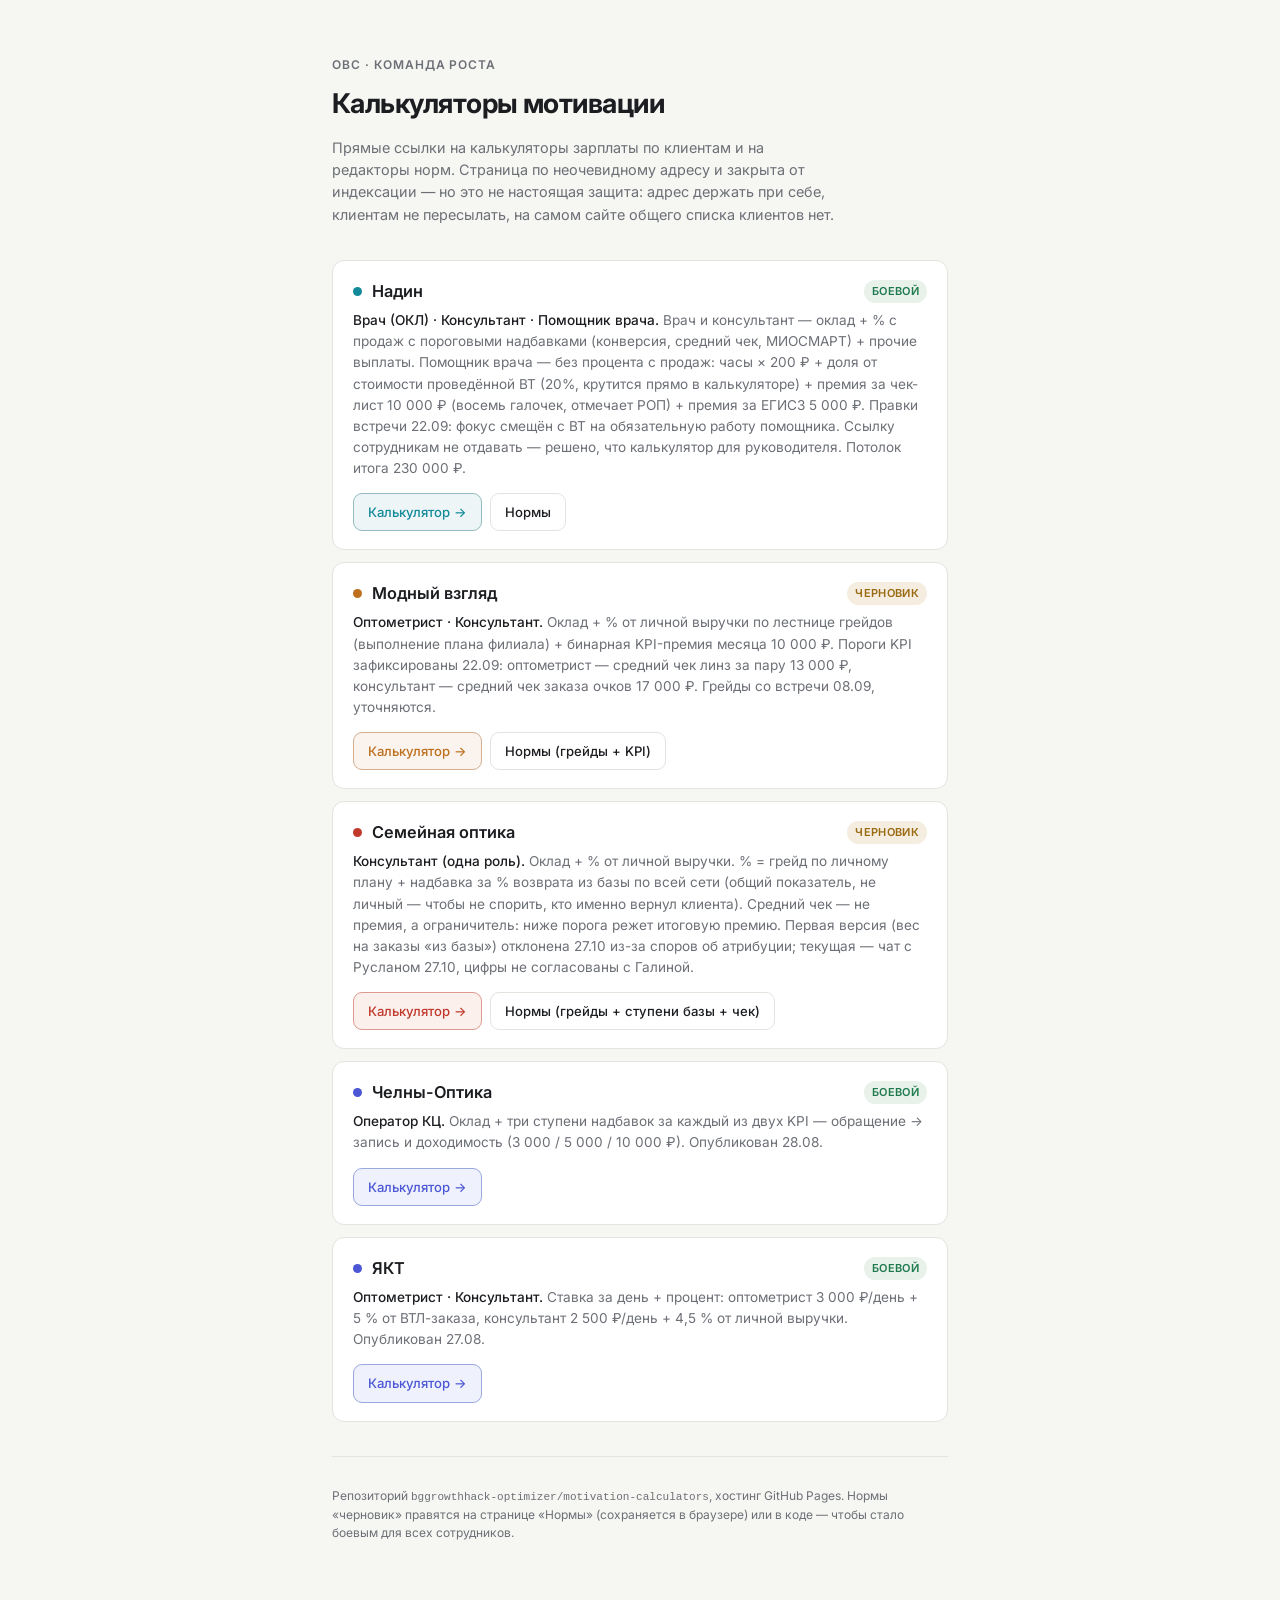
==== 9f2c7a1b/index.html @ 104e8e04 "Семейная оптика: убран вес «из базы» в личном плане — споры об атрибуции Отклонена механика, где зак" ====
<!doctype html>
<html lang="ru">
<head>
<meta charset="utf-8">
<meta name="viewport" content="width=device-width, initial-scale=1">
<meta name="robots" content="noindex, nofollow">
<title>Калькуляторы мотивации — ОВС</title>
<link rel="icon" href="data:image/svg+xml,%3Csvg xmlns='http://www.w3.org/2000/svg' viewBox='0 0 100 100'%3E%3Ctext y='.9em' font-size='90'%3E%F0%9F%A7%AE%3C/text%3E%3C/svg%3E">
<link rel="preconnect" href="https://fonts.googleapis.com">
<link rel="preconnect" href="https://fonts.gstatic.com" crossorigin>
<link href="https://fonts.googleapis.com/css2?family=Inter:wght@400;500;600;700&display=swap" rel="stylesheet">
<style>
  :root {
    --bg: #f6f6f3;
    --surface: #ffffff;
    --ink: #1b1d21;
    --muted: #6c7076;
    --border: #e4e3de;
    --hover: #f0efeb;
    --live: #1f7a4d;
    --live-bg: #e8f1ea;
    --draft: #9a6a12;
    --draft-bg: #f5ede0;
    --focus: #4b57d4;
    color-scheme: light dark;
  }
  @media (prefers-color-scheme: dark) {
    :root:not([data-theme="light"]) {
      --bg: #131519;
      --surface: #1b1e23;
      --ink: #e8e9ec;
      --muted: #969aa2;
      --border: #2c3037;
      --hover: #22262c;
      --live: #5cc98d;
      --live-bg: #17281f;
      --draft: #d9a24a;
      --draft-bg: #2c2413;
      --focus: #8b95f0;
    }
  }
  :root[data-theme="dark"] {
    --bg: #131519;
    --surface: #1b1e23;
    --ink: #e8e9ec;
    --muted: #969aa2;
    --border: #2c3037;
    --hover: #22262c;
    --live: #5cc98d;
    --live-bg: #17281f;
    --draft: #d9a24a;
    --draft-bg: #2c2413;
    --focus: #8b95f0;
  }

  * { box-sizing: border-box; }
  body {
    margin: 0;
    background: var(--bg);
    color: var(--ink);
    font-family: "Inter", system-ui, -apple-system, "Segoe UI", sans-serif;
    line-height: 1.55;
    -webkit-font-smoothing: antialiased;
  }
  .wrap { max-width: 660px; margin: 0 auto; padding: 56px 22px 72px; }

  header { margin-bottom: 34px; }
  .eyebrow {
    margin: 0 0 8px;
    font-size: 12px;
    font-weight: 600;
    letter-spacing: 0.08em;
    text-transform: uppercase;
    color: var(--muted);
  }
  h1 {
    margin: 0 0 12px;
    font-size: 1.7rem;
    font-weight: 700;
    letter-spacing: -0.02em;
    text-wrap: balance;
  }
  .lede { margin: 0; max-width: 56ch; font-size: 0.9rem; color: var(--muted); }

  .list { list-style: none; margin: 0; padding: 0; display: flex; flex-direction: column; gap: 12px; }

  .card {
    background: var(--surface);
    border: 1px solid var(--border);
    border-radius: 12px;
    padding: 18px 20px;
  }
  .card-head { display: flex; align-items: center; gap: 10px; margin-bottom: 6px; }
  .dot { width: 9px; height: 9px; border-radius: 50%; background: var(--c); flex-shrink: 0; }
  .card-head h2 { margin: 0; font-size: 1.02rem; font-weight: 600; flex: 1; min-width: 0; }
  .tag {
    font-size: 11px;
    font-weight: 600;
    letter-spacing: 0.03em;
    text-transform: uppercase;
    padding: 3px 8px;
    border-radius: 999px;
    white-space: nowrap;
  }
  .tag.live { color: var(--live); background: var(--live-bg); }
  .tag.draft { color: var(--draft); background: var(--draft-bg); }

  .desc { margin: 0 0 14px; font-size: 0.85rem; color: var(--muted); }
  .roles { color: var(--ink); font-weight: 500; }

  .links { display: flex; flex-wrap: wrap; gap: 8px; }
  .btn {
    display: inline-flex;
    align-items: center;
    gap: 6px;
    font-size: 0.82rem;
    font-weight: 500;
    text-decoration: none;
    padding: 8px 14px;
    border-radius: 9px;
    border: 1px solid var(--border);
    color: var(--ink);
    background: var(--surface);
    transition: background 0.14s ease, border-color 0.14s ease;
  }
  .btn:hover { background: var(--hover); }
  .btn.primary {
    border-color: color-mix(in oklab, var(--c) 45%, var(--border));
    color: var(--c);
    background: color-mix(in oklab, var(--c) 8%, var(--surface));
  }
  .btn.primary:hover { background: color-mix(in oklab, var(--c) 16%, var(--surface)); }
  .btn:focus-visible { outline: 2px solid var(--focus); outline-offset: 2px; }

  footer {
    margin-top: 34px;
    padding-top: 18px;
    border-top: 1px solid var(--border);
    font-size: 0.75rem;
    color: var(--muted);
  }
  .mono { font-family: ui-monospace, "SF Mono", Menlo, Consolas, monospace; font-size: 0.92em; }

  @media (prefers-reduced-motion: reduce) { * { transition: none !important; } }
</style>
</head>
<body>
<div class="wrap">
  <header>
    <p class="eyebrow">ОВС · Команда Роста</p>
    <h1>Калькуляторы мотивации</h1>
    <p class="lede">Прямые ссылки на калькуляторы зарплаты по клиентам и на редакторы норм. Страница по неочевидному адресу и закрыта от индексации — но это не настоящая защита: адрес держать при себе, клиентам не пересылать, на самом сайте общего списка клиентов нет.</p>
  </header>

  <ul class="list">

    <li class="card" style="--c: #128a99">
      <div class="card-head">
        <span class="dot"></span>
        <h2>Надин</h2>
        <span class="tag live">боевой</span>
      </div>
      <p class="desc"><span class="roles">Врач (ОКЛ) · Консультант · Помощник врача.</span> Врач и консультант — оклад + % с продаж с пороговыми надбавками (конверсия, средний чек, МИОСМАРТ) + прочие выплаты. Помощник врача — без процента с продаж: часы × 200 ₽ + доля от стоимости проведённой ВТ (20%, крутится прямо в калькуляторе) + премия за чек-лист 10 000 ₽ (восемь галочек, отмечает РОП) + премия за ЕГИСЗ 5 000 ₽. Правки встречи 22.09: фокус смещён с ВТ на обязательную работу помощника. Ссылку сотрудникам не отдавать — решено, что калькулятор для руководителя. Потолок итога 230 000 ₽.</p>
      <div class="links">
        <a class="btn primary" href="https://bggrowthhack-optimizer.github.io/motivation-calculators/nadin/">Калькулятор →</a>
        <a class="btn" href="https://bggrowthhack-optimizer.github.io/motivation-calculators/nadin/settings/">Нормы</a>
      </div>
    </li>

    <li class="card" style="--c: #bd6f1e">
      <div class="card-head">
        <span class="dot"></span>
        <h2>Модный взгляд</h2>
        <span class="tag draft">черновик</span>
      </div>
      <p class="desc"><span class="roles">Оптометрист · Консультант.</span> Оклад + % от личной выручки по лестнице грейдов (выполнение плана филиала) + бинарная KPI-премия месяца 10 000 ₽. Пороги KPI зафиксированы 22.09: оптометрист — средний чек линз за пару 13 000 ₽, консультант — средний чек заказа очков 17 000 ₽. Грейды со встречи 08.09, уточняются.</p>
      <div class="links">
        <a class="btn primary" href="https://bggrowthhack-optimizer.github.io/motivation-calculators/modnyy-vzglyad/">Калькулятор →</a>
        <a class="btn" href="https://bggrowthhack-optimizer.github.io/motivation-calculators/modnyy-vzglyad/settings/">Нормы (грейды + KPI)</a>
      </div>
    </li>

    <li class="card" style="--c: #c0392b">
      <div class="card-head">
        <span class="dot"></span>
        <h2>Семейная оптика</h2>
        <span class="tag draft">черновик</span>
      </div>
      <p class="desc"><span class="roles">Консультант (одна роль).</span> Оклад + % от личной выручки. % = грейд по личному плану + надбавка за % возврата из базы по всей сети (общий показатель, не личный — чтобы не спорить, кто именно вернул клиента). Средний чек — не премия, а ограничитель: ниже порога режет итоговую премию. Первая версия (вес на заказы «из базы») отклонена 27.10 из-за споров об атрибуции; текущая — чат с Русланом 27.10, цифры не согласованы с Галиной.</p>
      <div class="links">
        <a class="btn primary" href="https://bggrowthhack-optimizer.github.io/motivation-calculators/semeynaya-optika/">Калькулятор →</a>
        <a class="btn" href="https://bggrowthhack-optimizer.github.io/motivation-calculators/semeynaya-optika/settings/">Нормы (грейды + ступени базы + чек)</a>
      </div>
    </li>

    <li class="card" style="--c: #4b57d4">
      <div class="card-head">
        <span class="dot"></span>
        <h2>Челны-Оптика</h2>
        <span class="tag live">боевой</span>
      </div>
      <p class="desc"><span class="roles">Оператор КЦ.</span> Оклад + три ступени надбавок за каждый из двух KPI — обращение → запись и доходимость (3 000 / 5 000 / 10 000 ₽). Опубликован 28.08.</p>
      <div class="links">
        <a class="btn primary" href="https://bggrowthhack-optimizer.github.io/motivation-calculators/chelny-optika/">Калькулятор →</a>
      </div>
    </li>

    <li class="card" style="--c: #4b57d4">
      <div class="card-head">
        <span class="dot"></span>
        <h2>ЯКТ</h2>
        <span class="tag live">боевой</span>
      </div>
      <p class="desc"><span class="roles">Оптометрист · Консультант.</span> Ставка за день + процент: оптометрист 3 000 ₽/день + 5 % от ВТЛ-заказа, консультант 2 500 ₽/день + 4,5 % от личной выручки. Опубликован 27.08.</p>
      <div class="links">
        <a class="btn primary" href="https://bggrowthhack-optimizer.github.io/motivation-calculators/yakt/">Калькулятор →</a>
      </div>
    </li>

  </ul>

  <footer>
    <p>Репозиторий <span class="mono">bggrowthhack-optimizer/motivation-calculators</span>, хостинг GitHub Pages. Нормы «черновик» правятся на странице «Нормы» (сохраняется в браузере) или в коде — чтобы стало боевым для всех сотрудников.</p>
  </footer>
</div>
</body>
</html>
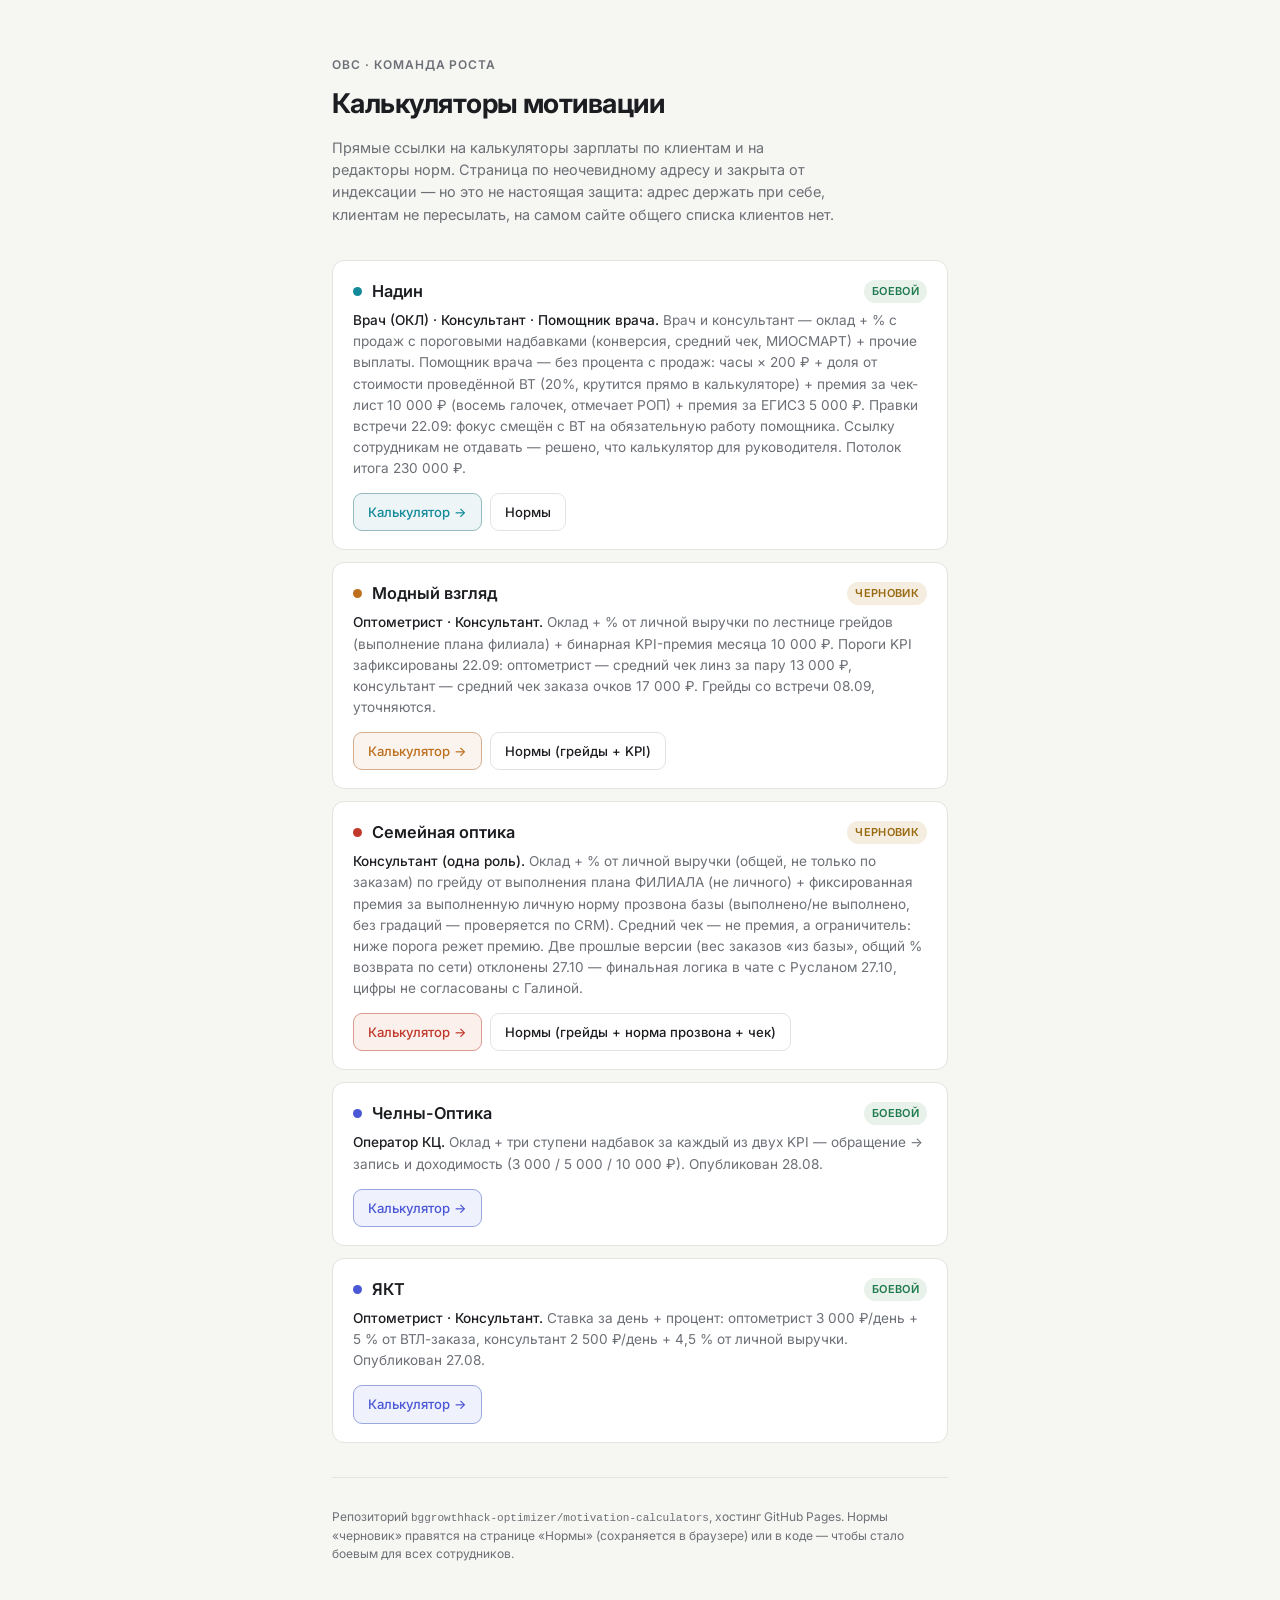
==== commit bc8bc0d6: "Семейная оптика: план филиала вместо личного, прозвон — норма вкл/выкл Три правки от Руслана: - Личн" ====
--- a/9f2c7a1b/index.html
+++ b/9f2c7a1b/index.html
@@ -186,10 +186,10 @@
         <h2>Семейная оптика</h2>
         <span class="tag draft">черновик</span>
       </div>
-      <p class="desc"><span class="roles">Консультант (одна роль).</span> Оклад + % от личной выручки. % = грейд по личному плану + надбавка за % возврата из базы по всей сети (общий показатель, не личный — чтобы не спорить, кто именно вернул клиента). Средний чек — не премия, а ограничитель: ниже порога режет итоговую премию. Первая версия (вес на заказы «из базы») отклонена 27.10 из-за споров об атрибуции; текущая — чат с Русланом 27.10, цифры не согласованы с Галиной.</p>
+      <p class="desc"><span class="roles">Консультант (одна роль).</span> Оклад + % от личной выручки (общей, не только по заказам) по грейду от выполнения плана ФИЛИАЛА (не личного) + фиксированная премия за выполненную личную норму прозвона базы (выполнено/не выполнено, без градаций — проверяется по CRM). Средний чек — не премия, а ограничитель: ниже порога режет премию. Две прошлые версии (вес заказов «из базы», общий % возврата по сети) отклонены 27.10 — финальная логика в чате с Русланом 27.10, цифры не согласованы с Галиной.</p>
       <div class="links">
         <a class="btn primary" href="https://bggrowthhack-optimizer.github.io/motivation-calculators/semeynaya-optika/">Калькулятор →</a>
-        <a class="btn" href="https://bggrowthhack-optimizer.github.io/motivation-calculators/semeynaya-optika/settings/">Нормы (грейды + ступени базы + чек)</a>
+        <a class="btn" href="https://bggrowthhack-optimizer.github.io/motivation-calculators/semeynaya-optika/settings/">Нормы (грейды + норма прозвона + чек)</a>
       </div>
     </li>
 
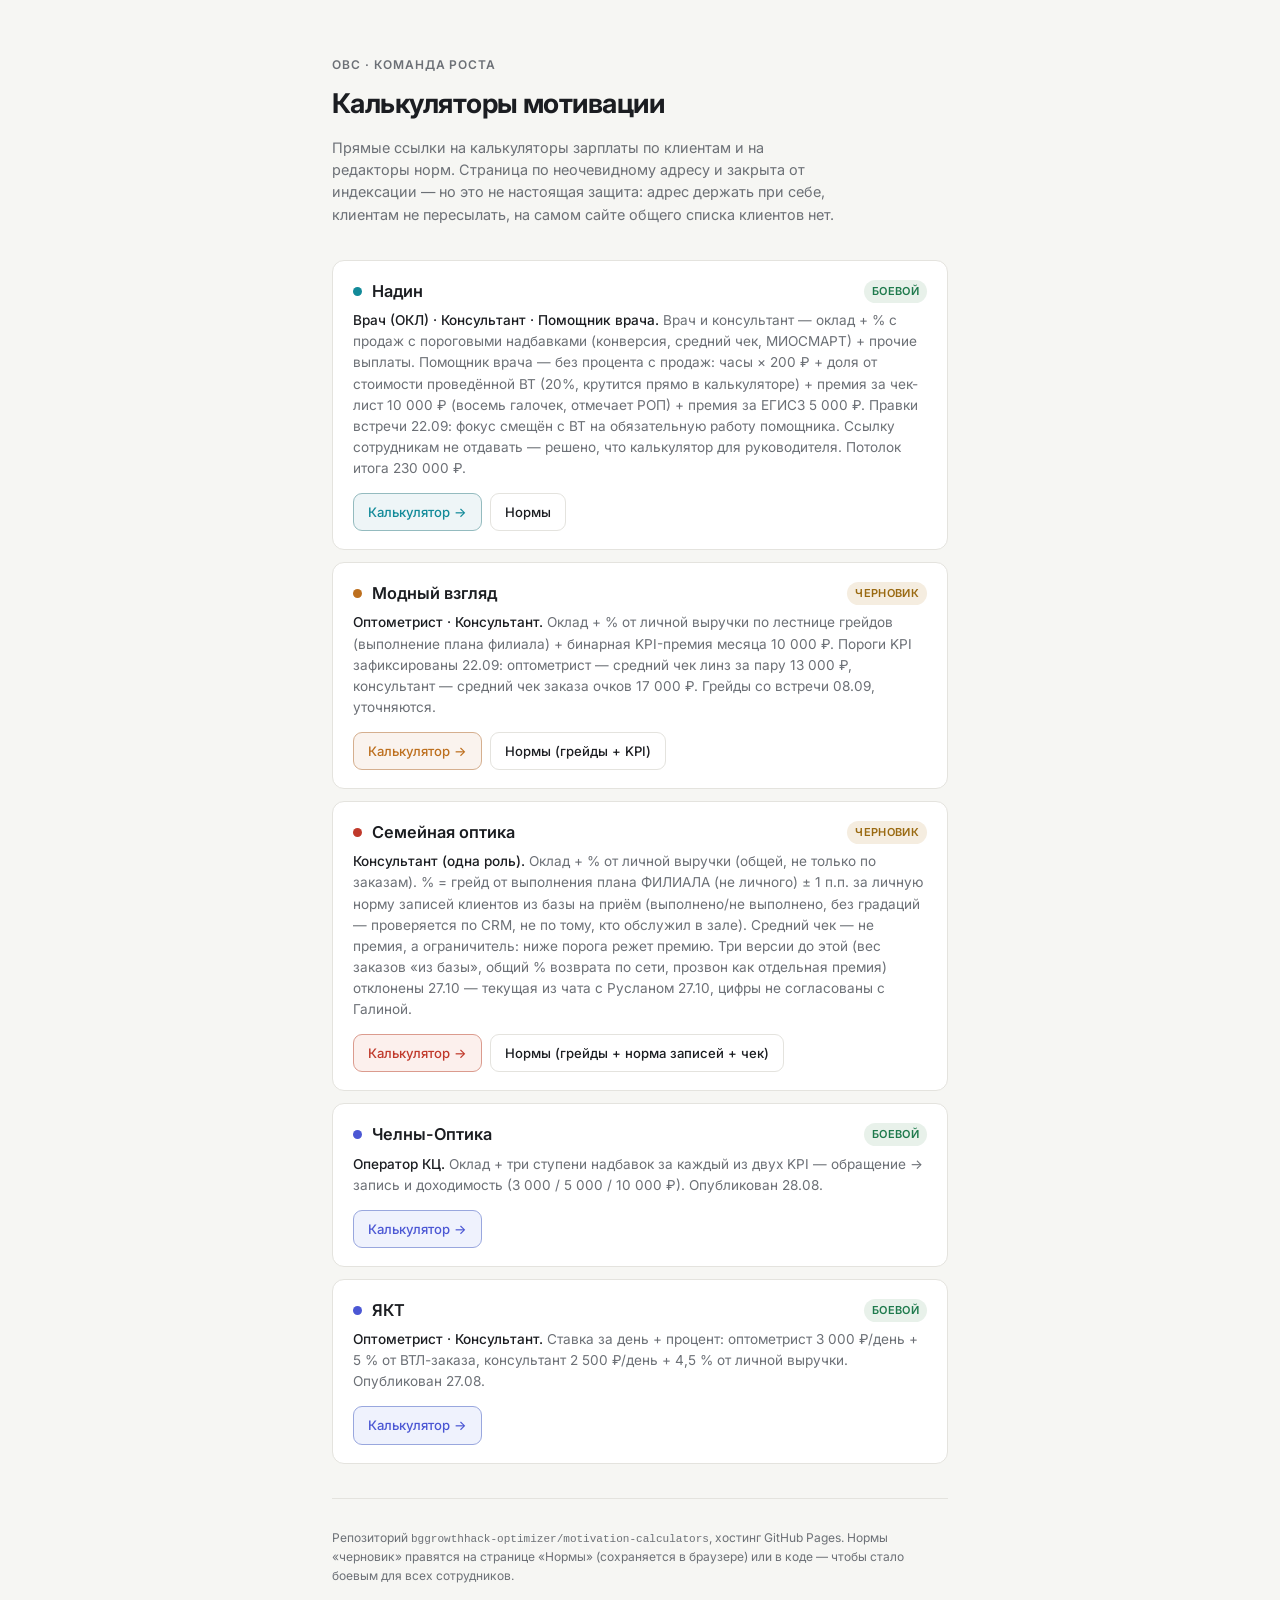
==== commit c288c77c: "Семейная оптика: норма — записи из базы, ±1 п.п. к ставке Правка от Руслана: это не звонки, а личная" ====
--- a/9f2c7a1b/index.html
+++ b/9f2c7a1b/index.html
@@ -186,10 +186,10 @@
         <h2>Семейная оптика</h2>
         <span class="tag draft">черновик</span>
       </div>
-      <p class="desc"><span class="roles">Консультант (одна роль).</span> Оклад + % от личной выручки (общей, не только по заказам) по грейду от выполнения плана ФИЛИАЛА (не личного) + фиксированная премия за выполненную личную норму прозвона базы (выполнено/не выполнено, без градаций — проверяется по CRM). Средний чек — не премия, а ограничитель: ниже порога режет премию. Две прошлые версии (вес заказов «из базы», общий % возврата по сети) отклонены 27.10 — финальная логика в чате с Русланом 27.10, цифры не согласованы с Галиной.</p>
+      <p class="desc"><span class="roles">Консультант (одна роль).</span> Оклад + % от личной выручки (общей, не только по заказам). % = грейд от выполнения плана ФИЛИАЛА (не личного) ± 1 п.п. за личную норму записей клиентов из базы на приём (выполнено/не выполнено, без градаций — проверяется по CRM, не по тому, кто обслужил в зале). Средний чек — не премия, а ограничитель: ниже порога режет премию. Три версии до этой (вес заказов «из базы», общий % возврата по сети, прозвон как отдельная премия) отклонены 27.10 — текущая из чата с Русланом 27.10, цифры не согласованы с Галиной.</p>
       <div class="links">
         <a class="btn primary" href="https://bggrowthhack-optimizer.github.io/motivation-calculators/semeynaya-optika/">Калькулятор →</a>
-        <a class="btn" href="https://bggrowthhack-optimizer.github.io/motivation-calculators/semeynaya-optika/settings/">Нормы (грейды + норма прозвона + чек)</a>
+        <a class="btn" href="https://bggrowthhack-optimizer.github.io/motivation-calculators/semeynaya-optika/settings/">Нормы (грейды + норма записей + чек)</a>
       </div>
     </li>
 
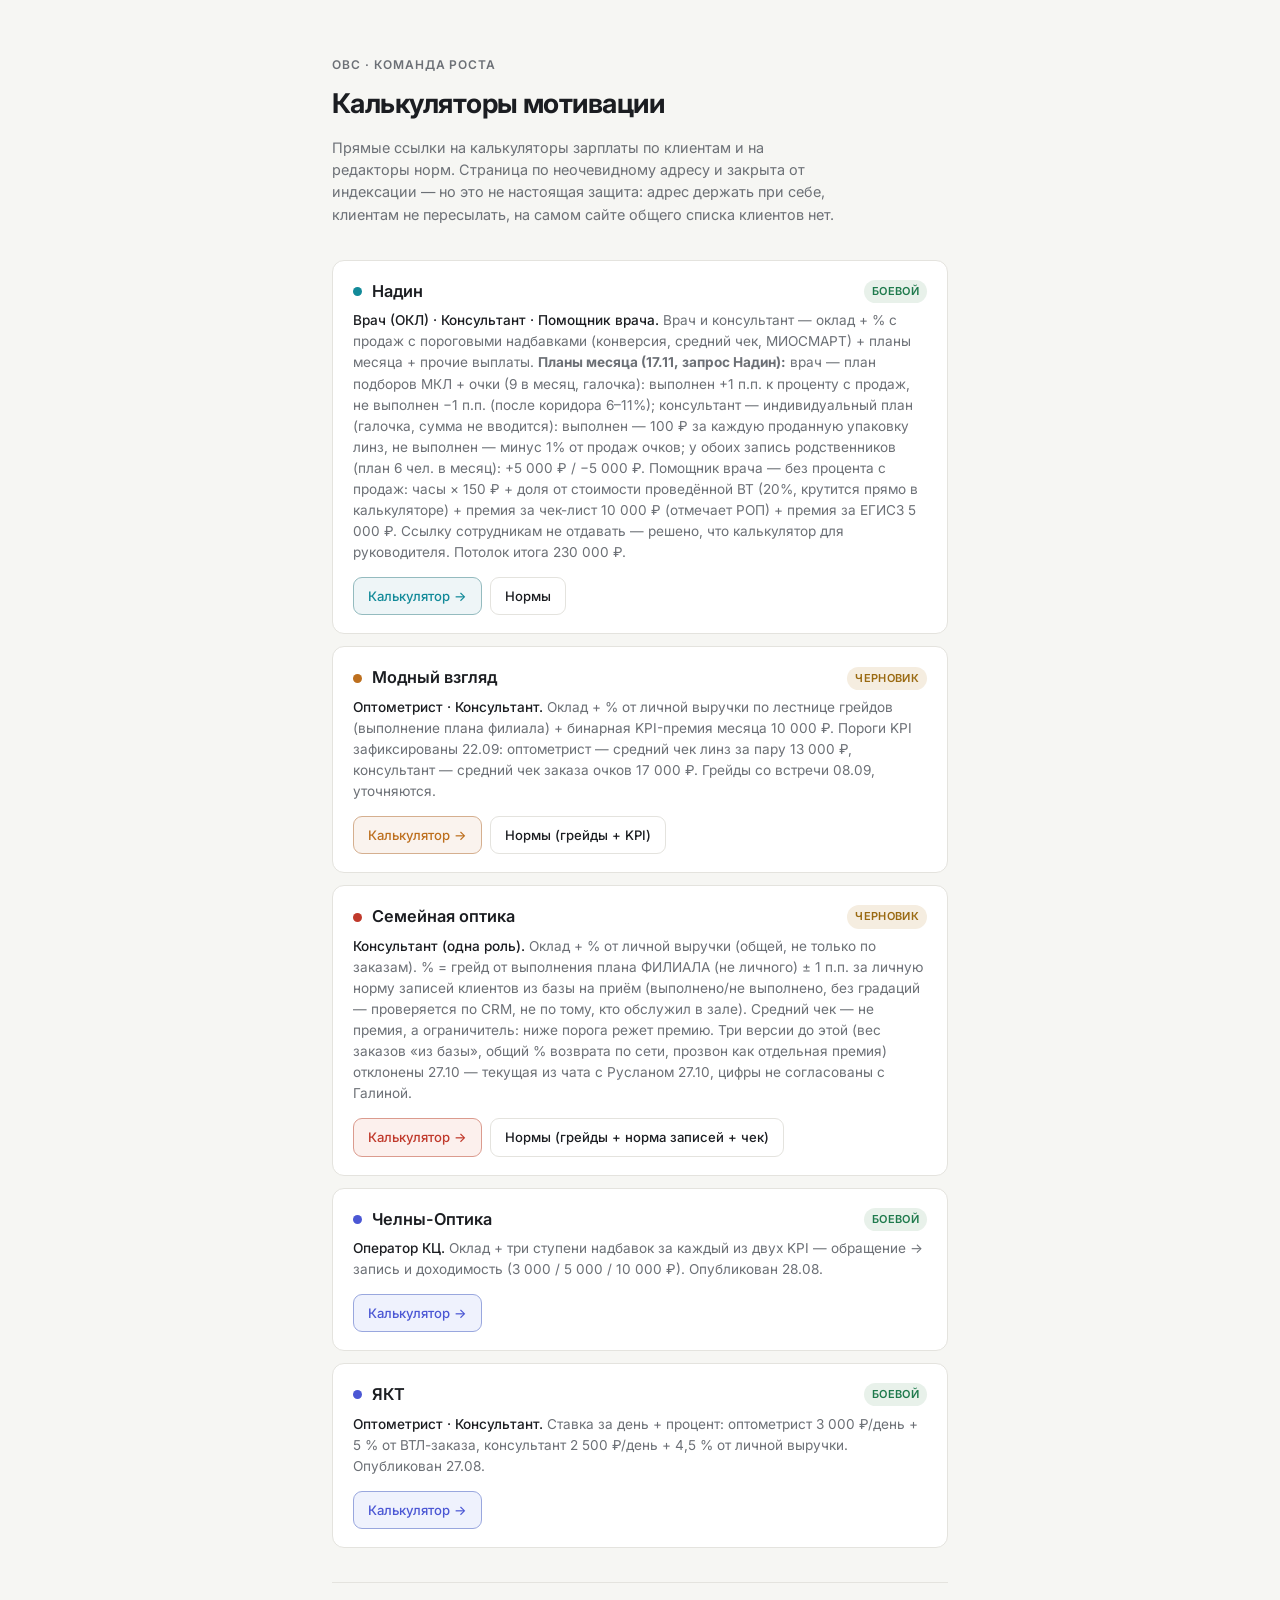
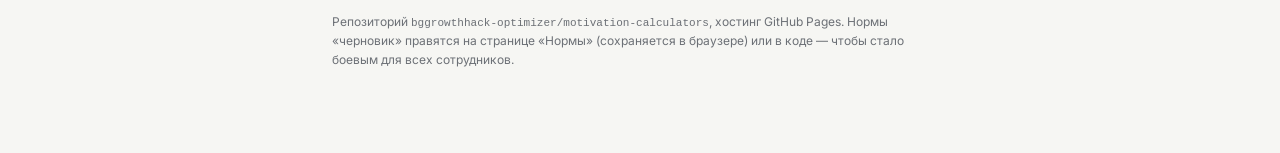
==== commit 379fa7f5: "Панель: карточка Надин — новые планы врача и консультанта Co-Authored-By: Claude Sonnet 5.5 <noreply" ====
--- a/9f2c7a1b/index.html
+++ b/9f2c7a1b/index.html
@@ -160,7 +160,7 @@
         <h2>Надин</h2>
         <span class="tag live">боевой</span>
       </div>
-      <p class="desc"><span class="roles">Врач (ОКЛ) · Консультант · Помощник врача.</span> Врач и консультант — оклад + % с продаж с пороговыми надбавками (конверсия, средний чек, МИОСМАРТ) + прочие выплаты. Помощник врача — без процента с продаж: часы × 200 ₽ + доля от стоимости проведённой ВТ (20%, крутится прямо в калькуляторе) + премия за чек-лист 10 000 ₽ (восемь галочек, отмечает РОП) + премия за ЕГИСЗ 5 000 ₽. Правки встречи 22.09: фокус смещён с ВТ на обязательную работу помощника. Ссылку сотрудникам не отдавать — решено, что калькулятор для руководителя. Потолок итога 230 000 ₽.</p>
+      <p class="desc"><span class="roles">Врач (ОКЛ) · Консультант · Помощник врача.</span> Врач и консультант — оклад + % с продаж с пороговыми надбавками (конверсия, средний чек, МИОСМАРТ) + планы месяца + прочие выплаты. <strong>Планы месяца (17.11, запрос Надин):</strong> врач — план подборов МКЛ + очки (9 в месяц, галочка): выполнен +1 п.п. к проценту с продаж, не выполнен −1 п.п. (после коридора 6–11%); консультант — индивидуальный план (галочка, сумма не вводится): выполнен — 100 ₽ за каждую проданную упаковку линз, не выполнен — минус 1% от продаж очков; у обоих запись родственников (план 6 чел. в месяц): +5 000 ₽ / −5 000 ₽. Помощник врача — без процента с продаж: часы × 150 ₽ + доля от стоимости проведённой ВТ (20%, крутится прямо в калькуляторе) + премия за чек-лист 10 000 ₽ (отмечает РОП) + премия за ЕГИСЗ 5 000 ₽. Ссылку сотрудникам не отдавать — решено, что калькулятор для руководителя. Потолок итога 230 000 ₽.</p>
       <div class="links">
         <a class="btn primary" href="https://bggrowthhack-optimizer.github.io/motivation-calculators/nadin/">Калькулятор →</a>
         <a class="btn" href="https://bggrowthhack-optimizer.github.io/motivation-calculators/nadin/settings/">Нормы</a>
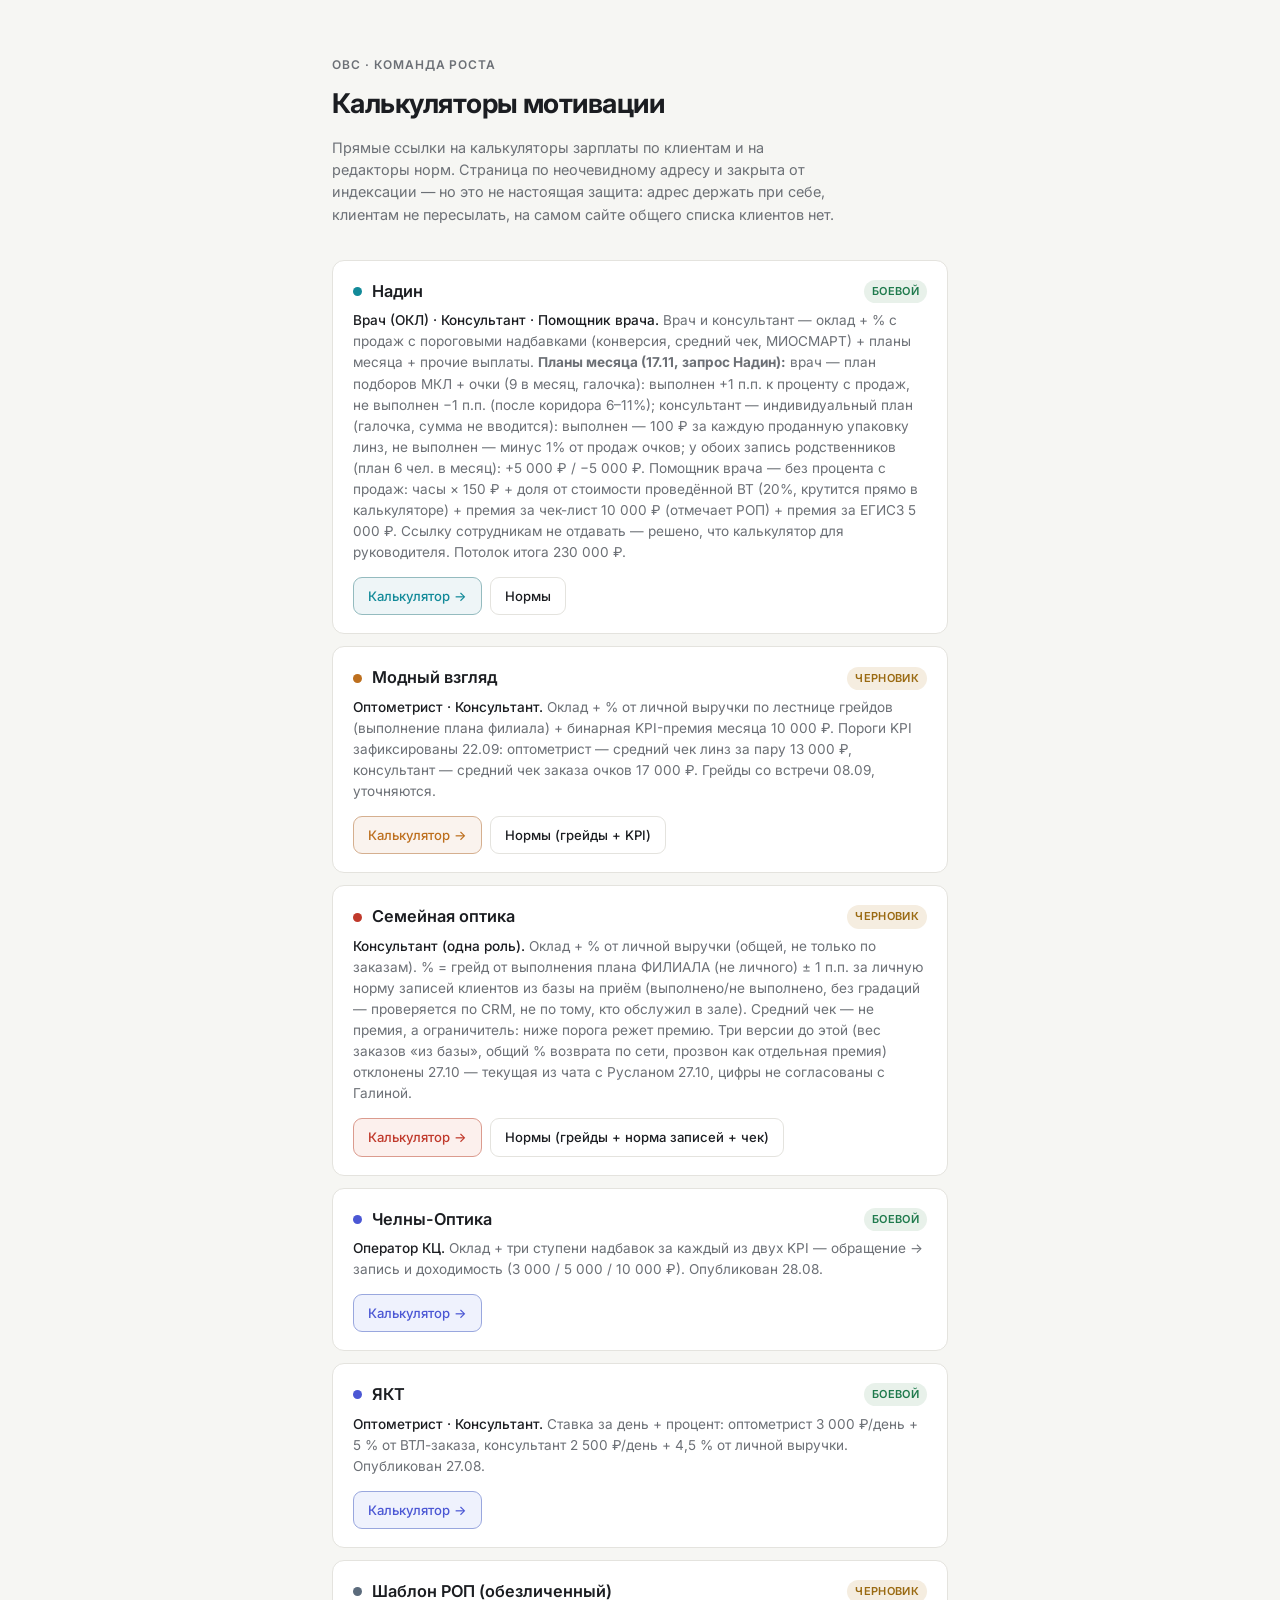
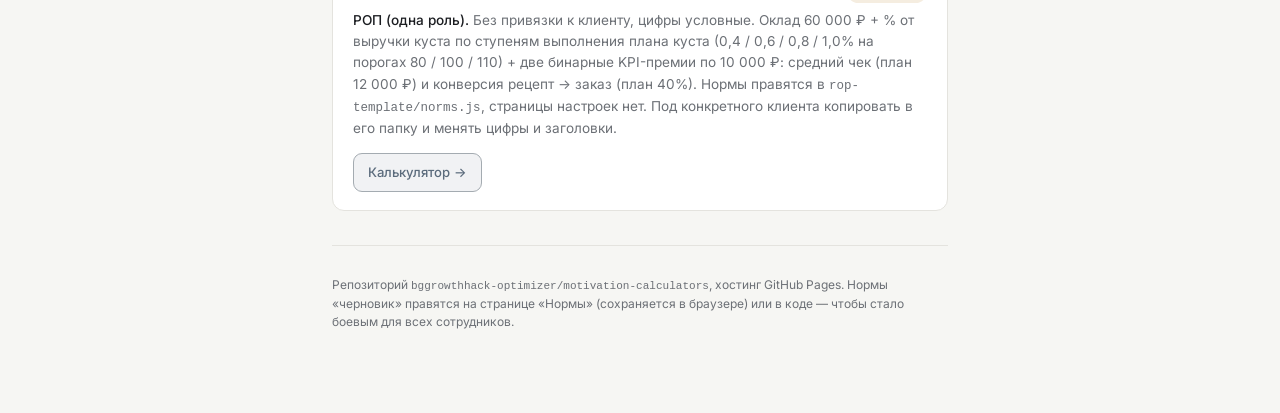
==== commit 536076a0: "Панель: карточка «Шаблон РОП (обезличенный)» Co-Authored-By: Claude Sonnet 5.5 <noreply@anthropic.co" ====
--- a/9f2c7a1b/index.html
+++ b/9f2c7a1b/index.html
@@ -217,6 +217,18 @@
       </div>
     </li>
 
+    <li class="card" style="--c: #5b6b7c">
+      <div class="card-head">
+        <span class="dot"></span>
+        <h2>Шаблон РОП (обезличенный)</h2>
+        <span class="tag draft">черновик</span>
+      </div>
+      <p class="desc"><span class="roles">РОП (одна роль).</span> Без привязки к клиенту, цифры условные. Оклад 60 000 ₽ + % от выручки куста по ступеням выполнения плана куста (0,4 / 0,6 / 0,8 / 1,0% на порогах 80 / 100 / 110) + две бинарные KPI-премии по 10 000 ₽: средний чек (план 12 000 ₽) и конверсия рецепт → заказ (план 40%). Нормы правятся в <span class="mono">rop-template/norms.js</span>, страницы настроек нет. Под конкретного клиента копировать в его папку и менять цифры и заголовки.</p>
+      <div class="links">
+        <a class="btn primary" href="https://bggrowthhack-optimizer.github.io/motivation-calculators/rop-template/">Калькулятор →</a>
+      </div>
+    </li>
+
   </ul>
 
   <footer>
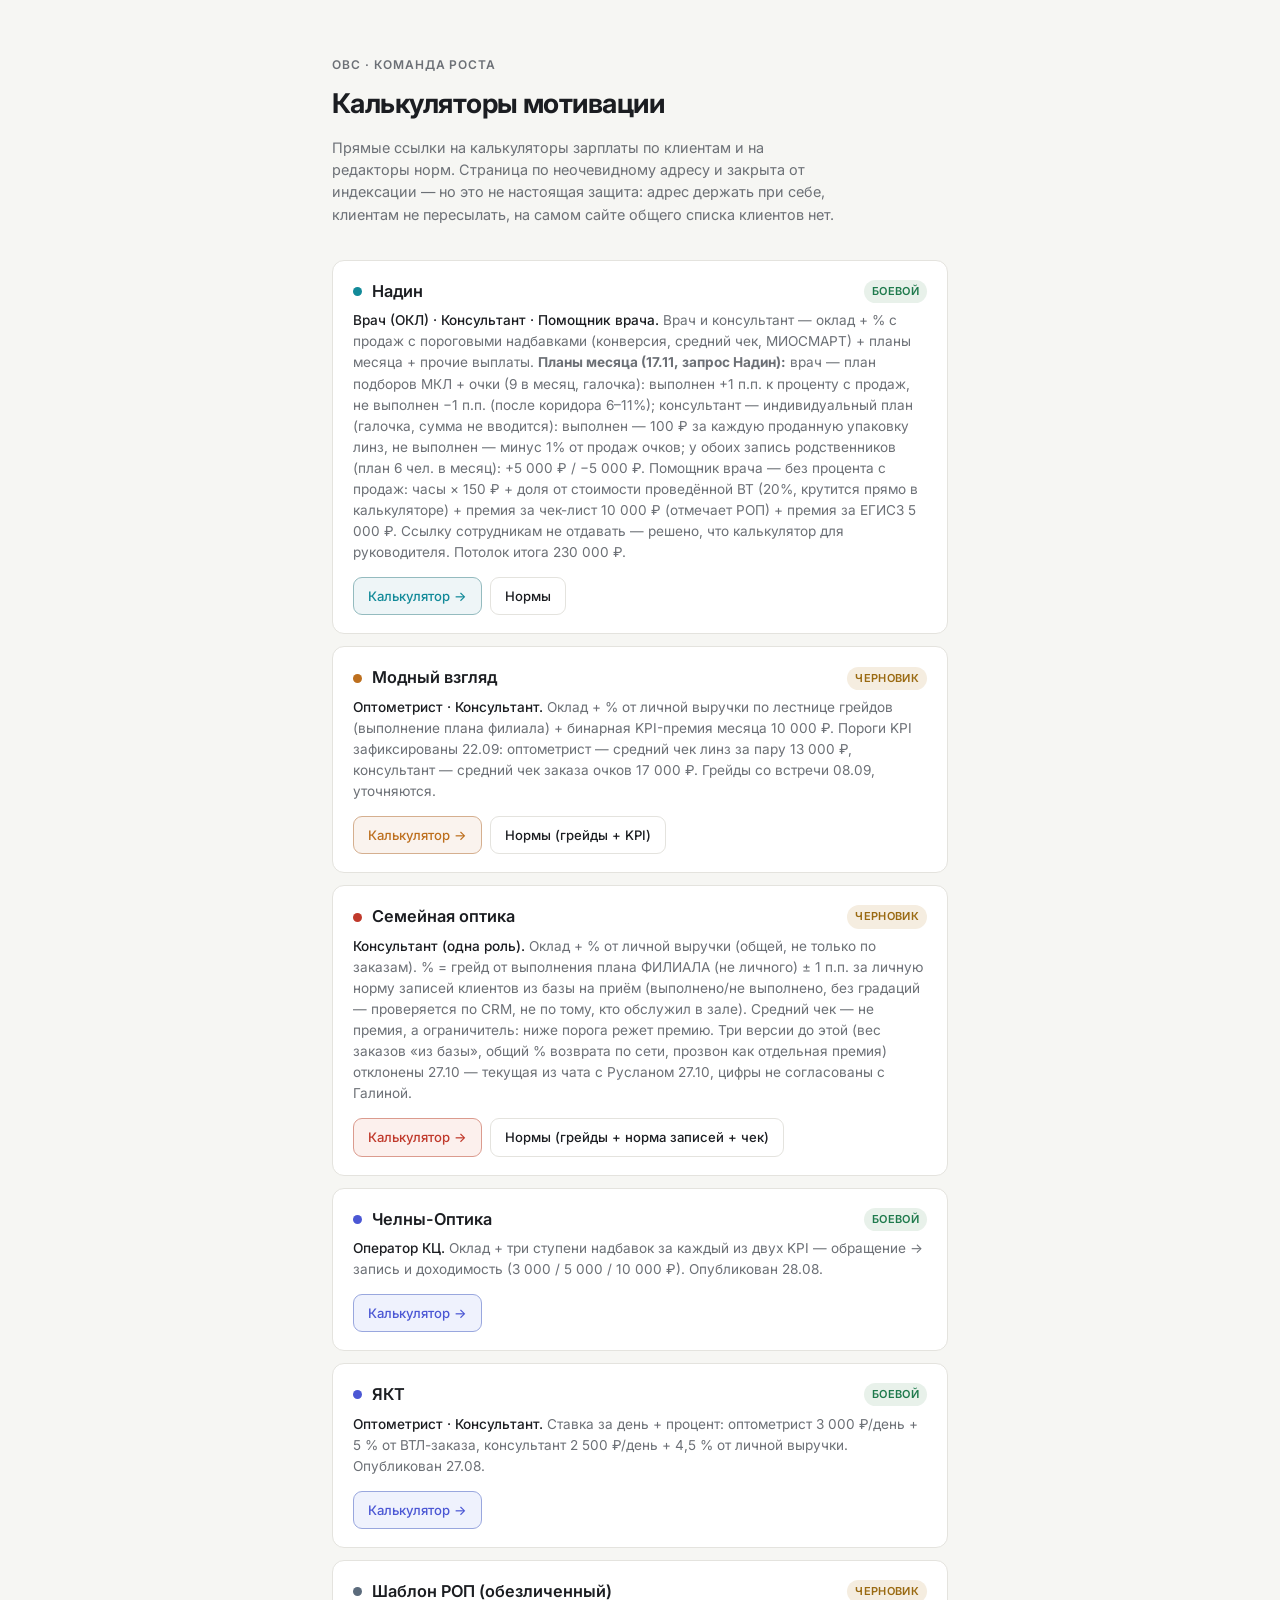
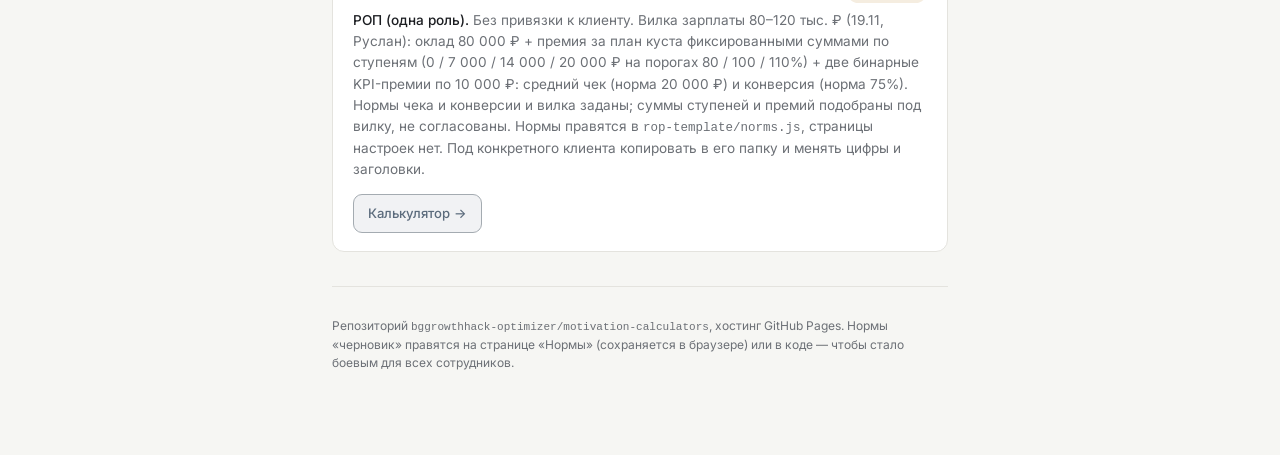
==== commit 14e91f56: "Панель: карточка шаблона РОП — вилка 80–120 тыс. ₽, нормы чека и конверсии Co-Authored-By: Claude So" ====
--- a/9f2c7a1b/index.html
+++ b/9f2c7a1b/index.html
@@ -223,7 +223,7 @@
         <h2>Шаблон РОП (обезличенный)</h2>
         <span class="tag draft">черновик</span>
       </div>
-      <p class="desc"><span class="roles">РОП (одна роль).</span> Без привязки к клиенту, цифры условные. Оклад 60 000 ₽ + % от выручки куста по ступеням выполнения плана куста (0,4 / 0,6 / 0,8 / 1,0% на порогах 80 / 100 / 110) + две бинарные KPI-премии по 10 000 ₽: средний чек (план 12 000 ₽) и конверсия рецепт → заказ (план 40%). Нормы правятся в <span class="mono">rop-template/norms.js</span>, страницы настроек нет. Под конкретного клиента копировать в его папку и менять цифры и заголовки.</p>
+      <p class="desc"><span class="roles">РОП (одна роль).</span> Без привязки к клиенту. Вилка зарплаты 80–120 тыс. ₽ (19.11, Руслан): оклад 80 000 ₽ + премия за план куста фиксированными суммами по ступеням (0 / 7 000 / 14 000 / 20 000 ₽ на порогах 80 / 100 / 110%) + две бинарные KPI-премии по 10 000 ₽: средний чек (норма 20 000 ₽) и конверсия (норма 75%). Нормы чека и конверсии и вилка заданы; суммы ступеней и премий подобраны под вилку, не согласованы. Нормы правятся в <span class="mono">rop-template/norms.js</span>, страницы настроек нет. Под конкретного клиента копировать в его папку и менять цифры и заголовки.</p>
       <div class="links">
         <a class="btn primary" href="https://bggrowthhack-optimizer.github.io/motivation-calculators/rop-template/">Калькулятор →</a>
       </div>
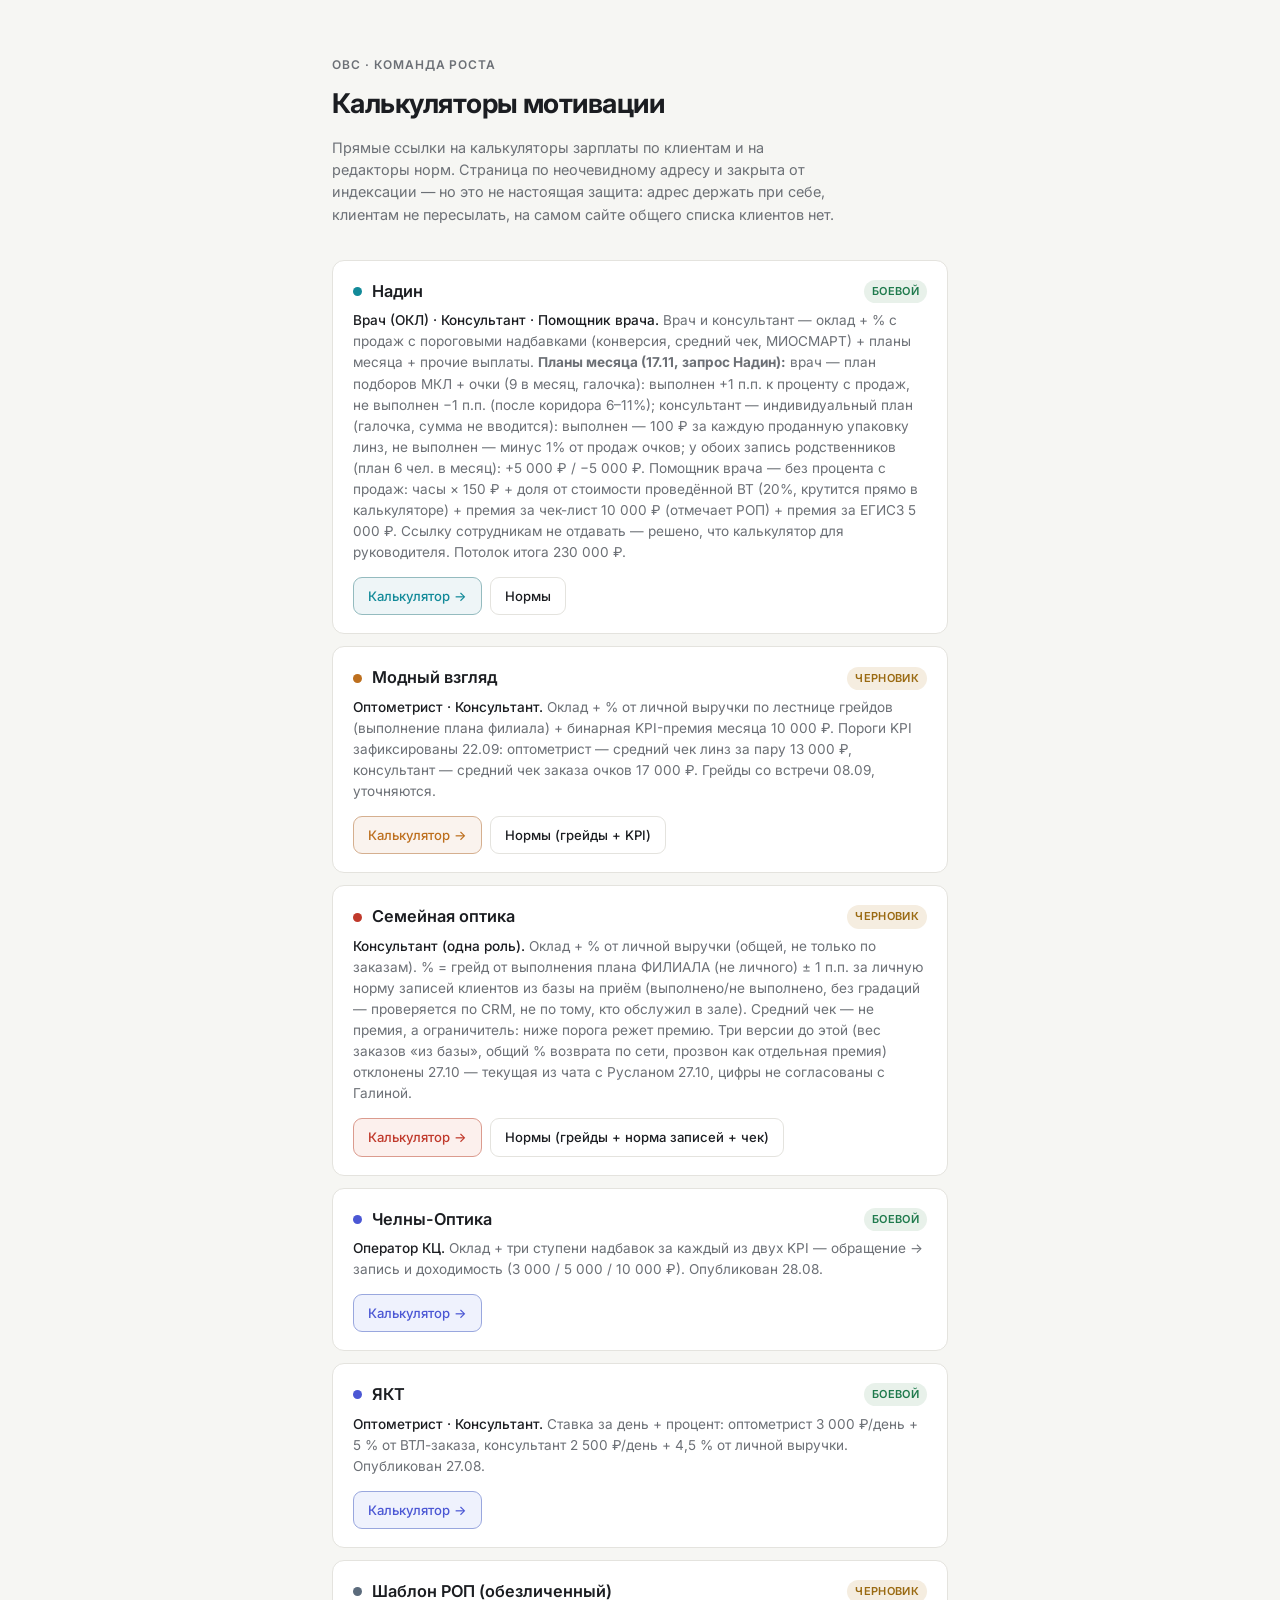
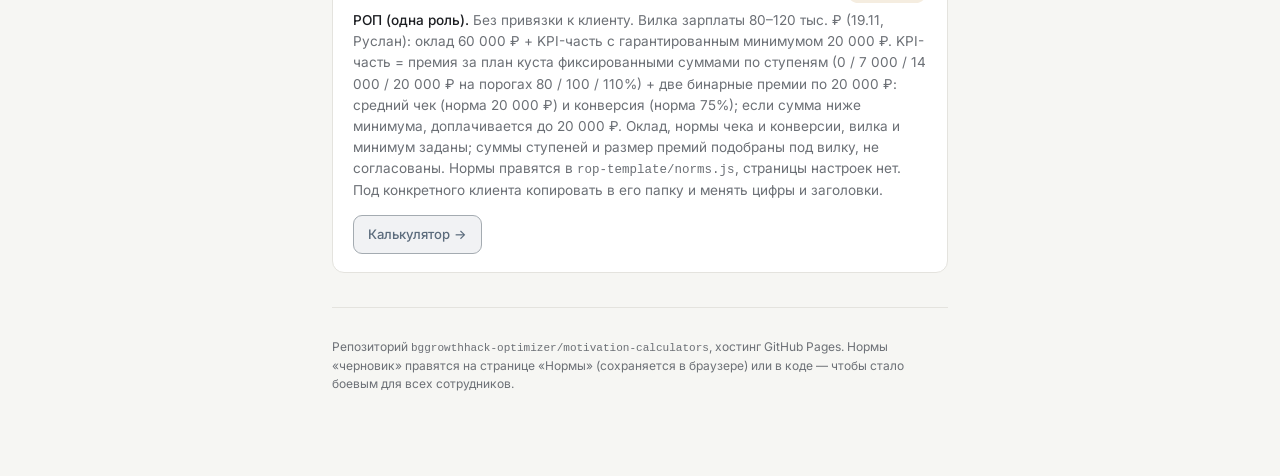
==== commit 4109d9a7: "Панель: карточка шаблона РОП — оклад 60 000 ₽, минимум KPI 20 000 ₽ Co-Authored-By: Claude Sonnet 5." ====
--- a/9f2c7a1b/index.html
+++ b/9f2c7a1b/index.html
@@ -223,7 +223,7 @@
         <h2>Шаблон РОП (обезличенный)</h2>
         <span class="tag draft">черновик</span>
       </div>
-      <p class="desc"><span class="roles">РОП (одна роль).</span> Без привязки к клиенту. Вилка зарплаты 80–120 тыс. ₽ (19.11, Руслан): оклад 80 000 ₽ + премия за план куста фиксированными суммами по ступеням (0 / 7 000 / 14 000 / 20 000 ₽ на порогах 80 / 100 / 110%) + две бинарные KPI-премии по 10 000 ₽: средний чек (норма 20 000 ₽) и конверсия (норма 75%). Нормы чека и конверсии и вилка заданы; суммы ступеней и премий подобраны под вилку, не согласованы. Нормы правятся в <span class="mono">rop-template/norms.js</span>, страницы настроек нет. Под конкретного клиента копировать в его папку и менять цифры и заголовки.</p>
+      <p class="desc"><span class="roles">РОП (одна роль).</span> Без привязки к клиенту. Вилка зарплаты 80–120 тыс. ₽ (19.11, Руслан): оклад 60 000 ₽ + KPI-часть с гарантированным минимумом 20 000 ₽. KPI-часть = премия за план куста фиксированными суммами по ступеням (0 / 7 000 / 14 000 / 20 000 ₽ на порогах 80 / 100 / 110%) + две бинарные премии по 20 000 ₽: средний чек (норма 20 000 ₽) и конверсия (норма 75%); если сумма ниже минимума, доплачивается до 20 000 ₽. Оклад, нормы чека и конверсии, вилка и минимум заданы; суммы ступеней и размер премий подобраны под вилку, не согласованы. Нормы правятся в <span class="mono">rop-template/norms.js</span>, страницы настроек нет. Под конкретного клиента копировать в его папку и менять цифры и заголовки.</p>
       <div class="links">
         <a class="btn primary" href="https://bggrowthhack-optimizer.github.io/motivation-calculators/rop-template/">Калькулятор →</a>
       </div>
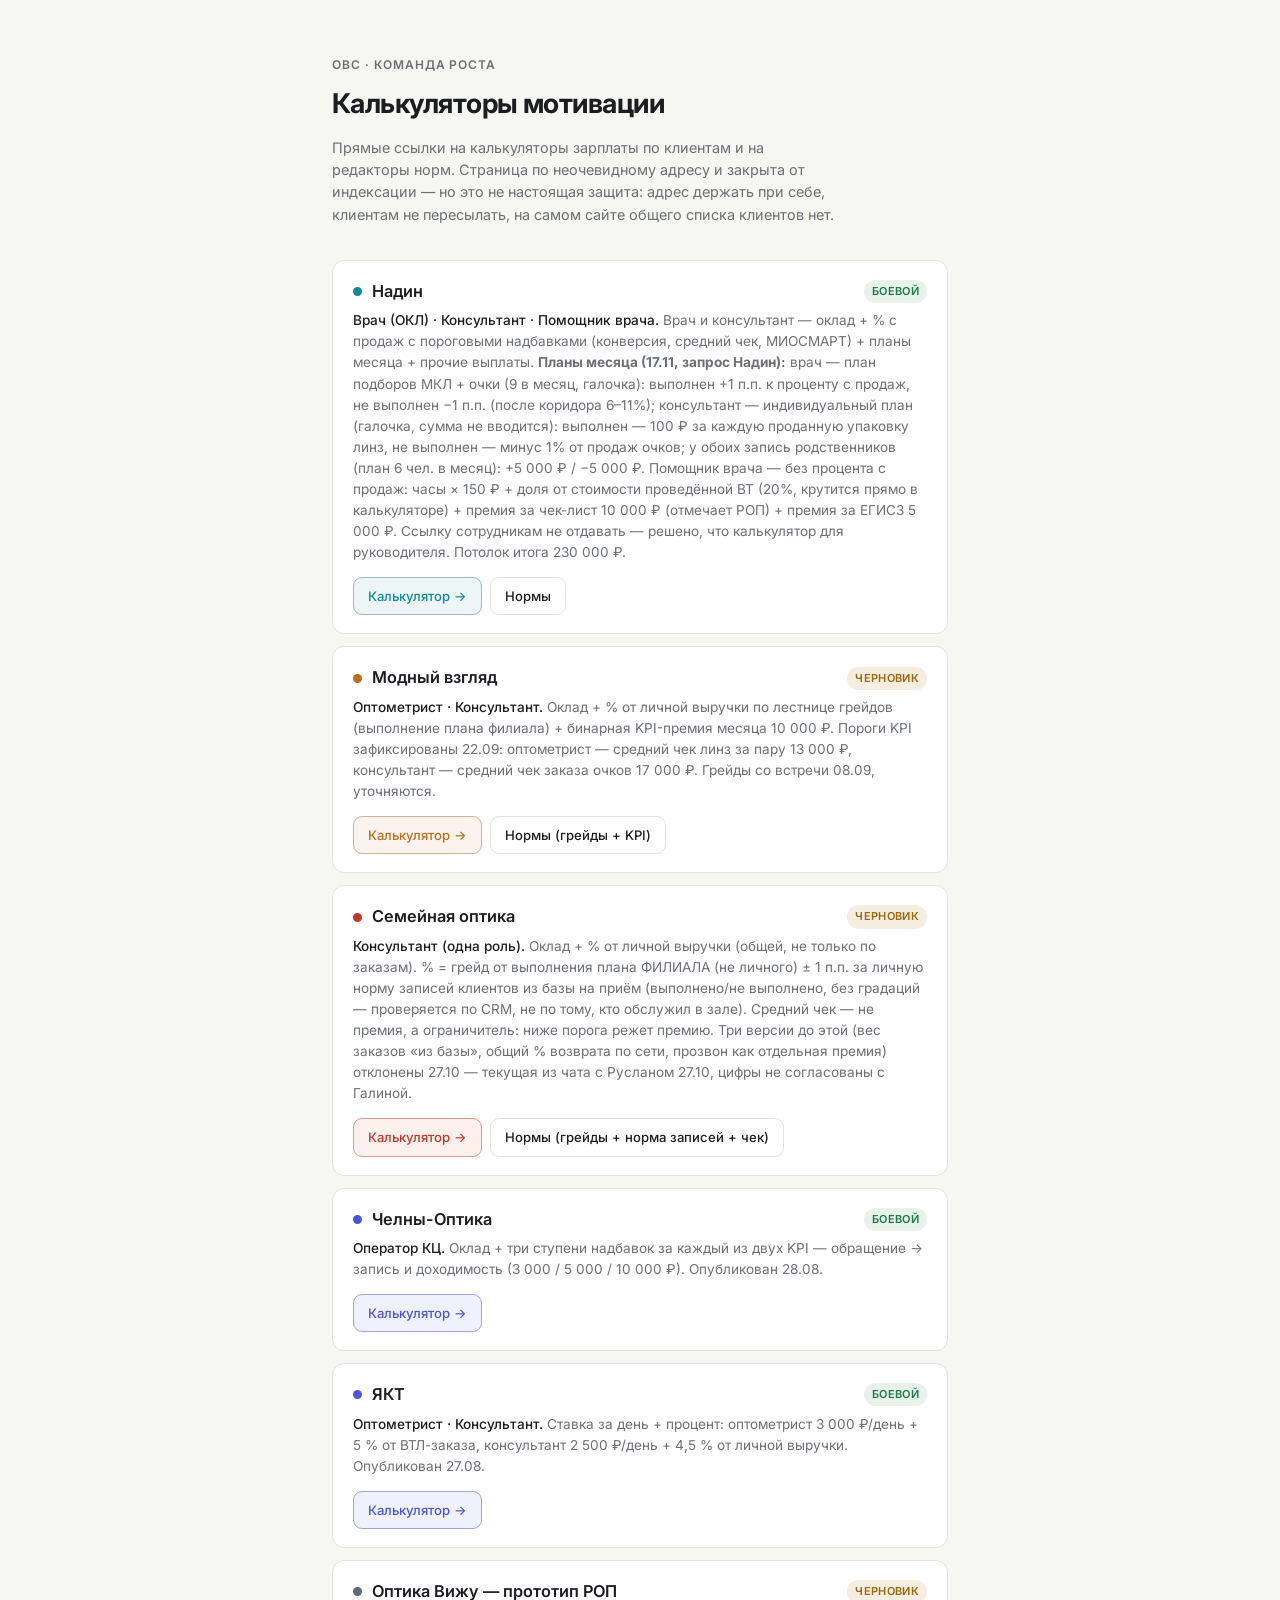
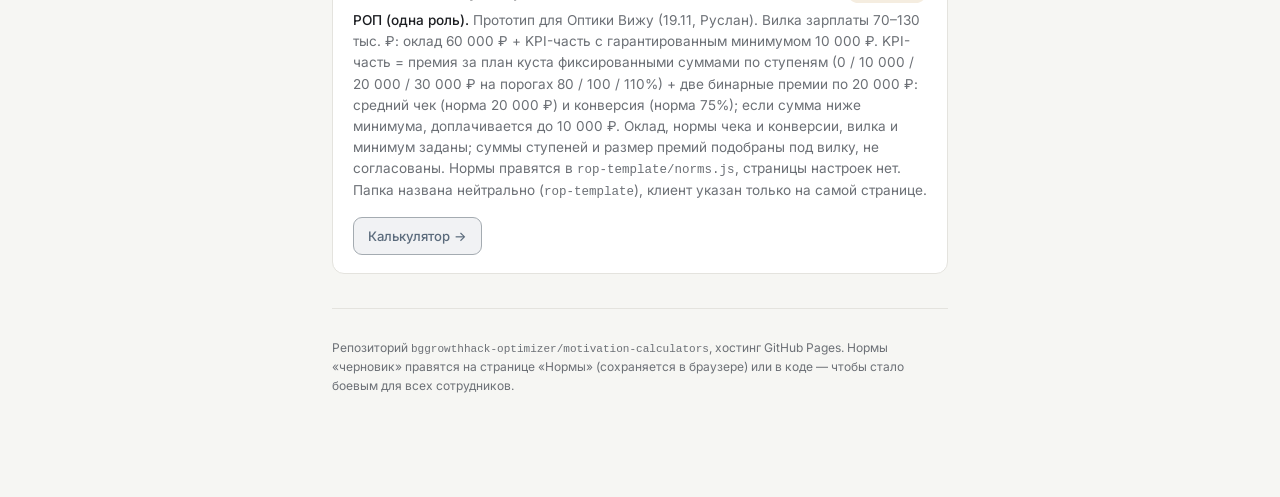
==== commit d46062d4: "Панель: карточка «Оптика Вижу — прототип РОП», вилка 70–130 тыс. ₽ Co-Authored-By: Claude Sonnet 5.5" ====
--- a/9f2c7a1b/index.html
+++ b/9f2c7a1b/index.html
@@ -220,10 +220,10 @@
     <li class="card" style="--c: #5b6b7c">
       <div class="card-head">
         <span class="dot"></span>
-        <h2>Шаблон РОП (обезличенный)</h2>
+        <h2>Оптика Вижу — прототип РОП</h2>
         <span class="tag draft">черновик</span>
       </div>
-      <p class="desc"><span class="roles">РОП (одна роль).</span> Без привязки к клиенту. Вилка зарплаты 80–120 тыс. ₽ (19.11, Руслан): оклад 60 000 ₽ + KPI-часть с гарантированным минимумом 20 000 ₽. KPI-часть = премия за план куста фиксированными суммами по ступеням (0 / 7 000 / 14 000 / 20 000 ₽ на порогах 80 / 100 / 110%) + две бинарные премии по 20 000 ₽: средний чек (норма 20 000 ₽) и конверсия (норма 75%); если сумма ниже минимума, доплачивается до 20 000 ₽. Оклад, нормы чека и конверсии, вилка и минимум заданы; суммы ступеней и размер премий подобраны под вилку, не согласованы. Нормы правятся в <span class="mono">rop-template/norms.js</span>, страницы настроек нет. Под конкретного клиента копировать в его папку и менять цифры и заголовки.</p>
+      <p class="desc"><span class="roles">РОП (одна роль).</span> Прототип для Оптики Вижу (19.11, Руслан). Вилка зарплаты 70–130 тыс. ₽: оклад 60 000 ₽ + KPI-часть с гарантированным минимумом 10 000 ₽. KPI-часть = премия за план куста фиксированными суммами по ступеням (0 / 10 000 / 20 000 / 30 000 ₽ на порогах 80 / 100 / 110%) + две бинарные премии по 20 000 ₽: средний чек (норма 20 000 ₽) и конверсия (норма 75%); если сумма ниже минимума, доплачивается до 10 000 ₽. Оклад, нормы чека и конверсии, вилка и минимум заданы; суммы ступеней и размер премий подобраны под вилку, не согласованы. Нормы правятся в <span class="mono">rop-template/norms.js</span>, страницы настроек нет. Папка названа нейтрально (<span class="mono">rop-template</span>), клиент указан только на самой странице.</p>
       <div class="links">
         <a class="btn primary" href="https://bggrowthhack-optimizer.github.io/motivation-calculators/rop-template/">Калькулятор →</a>
       </div>
